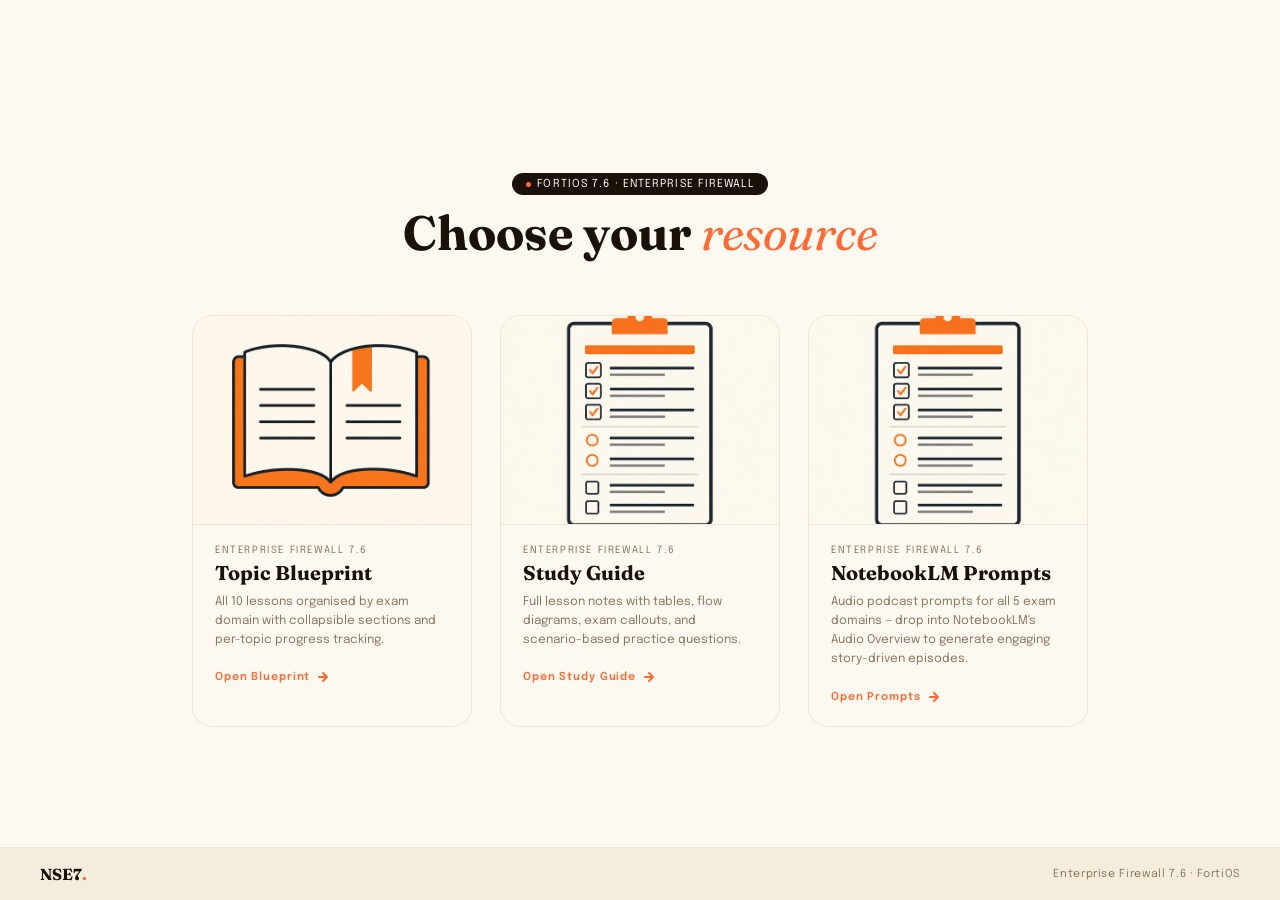
==== index.html @ a0020c6c "add a" ====
<!DOCTYPE html>
<html lang="en">
<head>
<meta charset="UTF-8">
<meta name="viewport" content="width=device-width, initial-scale=1.0">
<title>Enterprise Firewall 7.6</title>
<link href="https://fonts.googleapis.com/css2?family=Fraunces:ital,wght@0,600;0,700;1,400&family=Epilogue:wght@300;400;500;600&display=swap" rel="stylesheet">
<link rel="stylesheet" href="assets/template.css">
<style>
  body {
    min-height: 100vh;
    display: flex;
    flex-direction: column;
    align-items: center;
    justify-content: center;
    background: var(--cream);
    padding: 40px 20px;
  }

  .page-title {
    text-align: center;
    margin-bottom: 48px;
  }
  .page-title .day-badge { display: inline-flex; margin-bottom: 14px; }
  .page-title h1 { font-size: 48px; }

  .card-row {
    display: flex;
    gap: 28px;
    flex-wrap: wrap;
    justify-content: center;
  }

  .nav-card {
    width: 280px;
    background: var(--cream);
    border: 1px solid var(--border);
    border-radius: 20px;
    overflow: hidden;
    text-decoration: none;
    display: flex;
    flex-direction: column;
    position: relative;
    transition: transform 0.5s cubic-bezier(0.34, 1.56, 0.64, 1),
                box-shadow 0.4s ease,
                border-color 0.3s ease;
  }

  /* shine sweep */
  .nav-card::before {
    content: '';
    position: absolute;
    top: 0; left: -80%;
    width: 50%; height: 100%;
    background: linear-gradient(to right, transparent, rgba(255,255,255,0.22) 50%, transparent);
    transform: skewX(-15deg);
    pointer-events: none;
    z-index: 2;
  }
  .nav-card:hover::before { animation: card-shine 0.55s ease forwards; }
  @keyframes card-shine { to { left: 160%; } }

  .nav-card:hover {
    transform: translateY(-20px) scale(1.04);
    box-shadow: 0 28px 56px rgba(255,107,53,0.22), 0 0 0 2px var(--orange-border);
    border-color: var(--orange-border);
  }

  /* card image zoom on hover */
  .nav-card .card-img { transition: background 0.3s ease; overflow: hidden; }
  .nav-card:hover .card-img { background: #ffd4b8; }
  .nav-card .card-img img { transition: transform 0.5s cubic-bezier(0.34, 1.56, 0.64, 1); }
  .nav-card:hover .card-img img { transform: scale(1.08); }

  /* arrow nudge */
  .nav-card:hover .card-arrow svg {
    animation: arrow-nudge 0.35s cubic-bezier(0.34, 1.56, 0.64, 1) 0.1s both;
  }
  @keyframes arrow-nudge { to { transform: translateX(5px); } }

  /* image placeholder */
  .card-img {
    width: 100%;
    aspect-ratio: 4 / 3;
    background: var(--cream-dark);
    border-bottom: 1px solid var(--border);
    display: flex;
    flex-direction: column;
    align-items: center;
    justify-content: center;
    gap: 10px;
    position: relative;
    overflow: hidden;
  }
  .card-img img {
    width: 100%;
    height: 100%;
    object-fit: cover;
    display: block;
  }
  .card-img input[type="file"] { display: none; }

  /* card body */
  .card-body {
    padding: 20px 22px 22px;
    flex: 1;
    display: flex;
    flex-direction: column;
    gap: 6px;
  }
  .card-label {
    font-size: 10px;
    letter-spacing: 0.16em;
    color: var(--ink-muted);
  }
  .card-name {
    font-family: 'Fraunces', serif;
    font-size: 20px;
    font-weight: 700;
    color: var(--ink);
    line-height: 1.2;
  }
  .card-desc {
    font-size: 12px;
    color: var(--ink-muted);
    line-height: 1.6;
    margin-top: 2px;
  }
  .card-arrow {
    margin-top: 14px;
    display: inline-flex;
    align-items: center;
    gap: 6px;
    font-size: 11px;
    font-weight: 600;
    letter-spacing: 0.08em;
    color: var(--orange);
  }
</style>
</head>
<body>

<div class="page-title">
  <div class="day-badge">
    <span class="day-badge-dot"></span>
    FORTIOS 7.6 · ENTERPRISE FIREWALL
  </div>
  <h1>Choose your <em>resource</em></h1>
</div>

<div class="card-row">

  <!-- Blueprint -->
  <a class="nav-card" href="pages/enterprise-firewall-blueprint.html">
    <div class="card-img">
      <img src="assets/icon-blue-print.png" alt="Blueprint icon">
    </div>
    <div class="card-body">
      <div class="card-label">ENTERPRISE FIREWALL 7.6</div>
      <div class="card-name">Topic Blueprint</div>
      <div class="card-desc">All 10 lessons organised by exam domain with collapsible sections and per-topic progress tracking.</div>
      <div class="card-arrow">
        Open Blueprint
        <svg width="14" height="14" viewBox="0 0 14 14" fill="none" stroke="currentColor" stroke-width="2" stroke-linecap="round" stroke-linejoin="round"><path d="M3 7h8M7 3l4 4-4 4"/></svg>
      </div>
    </div>
  </a>

  <!-- Study Guide -->
  <a class="nav-card" href="pages/enterprise-firewall-study-guide.html">
    <div class="card-img">
      <img src="assets/icon-study-guide.png" alt="Study Guide icon">
    </div>
    <div class="card-body">
      <div class="card-label">ENTERPRISE FIREWALL 7.6</div>
      <div class="card-name">Study Guide</div>
      <div class="card-desc">Full lesson notes with tables, flow diagrams, exam callouts, and scenario-based practice questions.</div>
      <div class="card-arrow">
        Open Study Guide
        <svg width="14" height="14" viewBox="0 0 14 14" fill="none" stroke="currentColor" stroke-width="2" stroke-linecap="round" stroke-linejoin="round"><path d="M3 7h8M7 3l4 4-4 4"/></svg>
      </div>
    </div>
  </a>

  <!-- NotebookLM Prompts -->
  <a class="nav-card" href="pages/enterprise-firewall-notebooklm-hub.html">
    <div class="card-img">
      <img src="assets/icon-study-guide.png" alt="NotebookLM icon">
    </div>
    <div class="card-body">
      <div class="card-label">ENTERPRISE FIREWALL 7.6</div>
      <div class="card-name">NotebookLM Prompts</div>
      <div class="card-desc">Audio podcast prompts for all 5 exam domains — drop into NotebookLM's Audio Overview to generate engaging story-driven episodes.</div>
      <div class="card-arrow">
        Open Prompts
        <svg width="14" height="14" viewBox="0 0 14 14" fill="none" stroke="currentColor" stroke-width="2" stroke-linecap="round" stroke-linejoin="round"><path d="M3 7h8M7 3l4 4-4 4"/></svg>
      </div>
    </div>
  </a>

</div>

<footer style="position:fixed;bottom:0;left:0;right:0;padding:16px 40px;border-top:1px solid var(--border);background:var(--cream-dark);display:flex;justify-content:space-between;align-items:center;">
  <div class="footer-left">NSE7<span style="color:var(--orange)">.</span></div>
  <div class="footer-right" style="font-size:11px;color:var(--ink-muted);letter-spacing:0.06em;">Enterprise Firewall 7.6 · FortiOS</div>
</footer>

<script>
</script>

</body>
</html>
---- assets/template.css ----
/* ============================================================
   ZDTE Study Guide — Shared Stylesheet
   Fonts: Fraunces (headings) + Epilogue (body)
   <link href="https://fonts.googleapis.com/css2?family=Fraunces:ital,wght@0,600;0,700;1,400&family=Epilogue:wght@300;400;500;600&display=swap" rel="stylesheet">
   ============================================================ */

/* ── TOKENS ── */
:root {
  --cream: #fef9f0;
  --cream-dark: #f5eddb;
  --ink: #1a1209;
  --ink-soft: #5a4a35;
  --ink-muted: #8a7660;
  --orange: #ff6b35;
  --orange-light: #fff3ec;
  --orange-border: #ffd5c0;
  --amber-light: #fffbe6;
  --green: #3a7d44;
  --green-light: #edf7ee;
  --green-border: #b2dfb4;
  --purple: #5c35cc;
  --purple-light: #ece8ff;
  --purple-border: #c8bbff;
  --blue-light: #e8f0fb;
  --blue-border: #b3ccf0;
  --blue: #1a6bcc;
  --red-light: #fce8e8;
  --red-border: #f7c1c1;
  --red: #a32d2d;
  --border: #ede5d8;
}

* { margin: 0; padding: 0; box-sizing: border-box; }

body { font-family: 'Epilogue', sans-serif; background: var(--cream); color: var(--ink); min-height: 100vh; }

/* ── HEADER ── */
header {
  padding: 40px 60px 28px;
  border-bottom: 1px solid var(--border);
  display: flex;
  align-items: flex-start;
  justify-content: space-between;
  gap: 32px;
  background: var(--cream);
}

.header-left { flex: 1; }

.breadcrumb {
  display: flex; align-items: center; gap: 8px;
  font-size: 11px; color: var(--ink-muted); letter-spacing: 0.08em; margin-bottom: 12px;
}
.breadcrumb a { color: var(--orange); text-decoration: none; cursor: pointer; }
.breadcrumb-sep { color: var(--border); }

.day-badge {
  display: inline-flex; align-items: center; gap: 6px;
  background: var(--ink); color: var(--cream);
  padding: 5px 14px; border-radius: 20px;
  font-size: 11px; letter-spacing: 0.1em; margin-bottom: 14px;
}
.day-badge-dot { width: 5px; height: 5px; background: var(--orange); border-radius: 50%; }

h1 { font-family: 'Fraunces', serif; font-size: 44px; font-weight: 700; line-height: 1.0; color: var(--ink); margin-bottom: 10px; }
h1 em { font-style: italic; font-weight: 400; color: var(--orange); }

.header-meta-row { display: flex; flex-wrap: wrap; gap: 10px; align-items: center; margin-top: 14px; }

/* ── TAGS ── */
.tag { padding: 4px 12px; border-radius: 20px; font-size: 11px; font-weight: 500; border: 1px solid; display: inline-block; }
.tag-zia    { background: var(--blue-light);   color: var(--blue);   border-color: var(--blue-border); }
.tag-zpa    { background: var(--green-light);  color: var(--green);  border-color: var(--green-border); }
.tag-arch   { background: var(--amber-light);  color: #a07c00;       border-color: #ffe680; }
.tag-weight { background: var(--orange-light); color: #cc4a18;       border-color: var(--orange-border); }

/* ── PROGRESS CARD ── */
.header-right { display: flex; flex-direction: column; gap: 10px; align-items: flex-end; flex-shrink: 0; }

.progress-card { background: var(--ink); color: var(--cream); padding: 14px 20px; border-radius: 14px; text-align: center; min-width: 110px; }
.progress-card .big { font-family: 'Fraunces', serif; font-size: 32px; font-weight: 700; color: var(--orange); line-height: 1; }
.progress-card .lbl { font-size: 10px; color: #7a6a55; letter-spacing: 0.1em; margin-top: 4px; }

/* ── SECTION NAV ── */
.section-nav {
  display: flex; gap: 0; padding: 0 60px;
  border-bottom: 1px solid var(--border);
  background: var(--cream-dark); overflow-x: auto;
  position: sticky; top: 0; z-index: 100;
}

.nav-tab {
  padding: 14px 20px; font-size: 12px; font-weight: 500;
  color: var(--ink-muted); letter-spacing: 0.06em; cursor: pointer;
  border-bottom: 2px solid transparent; white-space: nowrap;
  transition: color 0.15s, border-color 0.15s;
  background: none; border-top: none; border-left: none; border-right: none;
  font-family: 'Epilogue', sans-serif;
}
.nav-tab:hover { color: var(--ink); }
.nav-tab.active { color: var(--orange); border-bottom-color: var(--orange); }

/* ── MAIN LAYOUT ── */
main { display: grid; grid-template-columns: 1fr 320px; gap: 0; min-height: calc(100vh - 200px); }

.main-content { padding: 36px 48px 60px 60px; border-right: 1px solid var(--border); }
.sidebar { padding: 36px 28px 60px; background: var(--cream-dark); }

/* ── CONTENT BLOCKS ── */
.section-block { margin-bottom: 40px; }

.section-label {
  font-size: 10px; letter-spacing: 0.2em; color: var(--ink-muted);
  margin-bottom: 10px; display: flex; align-items: center; gap: 8px;
}
.section-label::after { content: ''; flex: 1; height: 1px; background: var(--border); }

h2 { font-family: 'Fraunces', serif; font-size: 24px; font-weight: 600; color: var(--ink); margin-bottom: 14px; line-height: 1.2; }
h3 { font-family: 'Fraunces', serif; font-size: 18px; font-weight: 600; color: var(--ink); margin-bottom: 10px; margin-top: 24px; }

p { font-size: 14px; color: var(--ink-soft); line-height: 1.8; margin-bottom: 12px; }

ul.content-list { list-style: none; display: flex; flex-direction: column; gap: 8px; margin-bottom: 16px; }
ul.content-list li { font-size: 14px; color: var(--ink-soft); padding-left: 16px; position: relative; line-height: 1.6; }
ul.content-list li::before { content: '·'; position: absolute; left: 2px; color: var(--orange); font-weight: 700; font-size: 18px; line-height: 1.2; }

/* ── KEY CONCEPT ── */
.key-concept { background: var(--orange-light); border: 1px solid var(--orange-border); border-radius: 10px; padding: 14px 18px; margin-bottom: 16px; font-size: 13px; color: #7a3010; line-height: 1.7; }
.key-concept strong { color: var(--orange); font-weight: 600; }

/* ── DEFINITIONS ── */
.definition { background: var(--cream); border: 1px solid var(--border); border-left: 3px solid var(--orange); border-radius: 0 10px 10px 0; padding: 14px 18px; margin-bottom: 16px; }
.definition-term { font-size: 13px; font-weight: 600; color: var(--ink); margin-bottom: 4px; }
.definition-body { font-size: 13px; color: var(--ink-soft); line-height: 1.7; }

/* ── CALLOUTS ── */
.callout { border-radius: 14px; padding: 18px 20px; margin-bottom: 16px; border: 1px solid; }
.callout-header { display: flex; align-items: center; gap: 8px; font-size: 11px; font-weight: 600; letter-spacing: 0.1em; margin-bottom: 8px; }
.callout-icon { width: 22px; height: 22px; border-radius: 50%; display: flex; align-items: center; justify-content: center; font-size: 11px; flex-shrink: 0; }
.callout-body { font-size: 13px; line-height: 1.7; }

/* Note (amber) */
.callout-note { background: var(--amber-light); border-color: #ffe680; }
.callout-note .callout-header { color: #a07c00; }
.callout-note .callout-icon  { background: #ffe680; color: #a07c00; }
.callout-note .callout-body  { color: #7a5c00; }

/* Analogy (green) */
.callout-analogy { background: var(--green-light); border-color: var(--green-border); }
.callout-analogy .callout-header { color: var(--green); }
.callout-analogy .callout-icon  { background: var(--green-border); color: var(--green); }
.callout-analogy .callout-body  { color: #2a5c32; }

/* Tip (blue) */
.callout-tip { background: var(--blue-light); border-color: var(--blue-border); }
.callout-tip .callout-header { color: var(--blue); }
.callout-tip .callout-icon  { background: var(--blue-border); color: var(--blue); }
.callout-tip .callout-body  { color: #153d7a; }

/* Warning (red) */
.callout-warn { background: var(--red-light); border-color: var(--red-border); }
.callout-warn .callout-header { color: var(--red); }
.callout-warn .callout-icon  { background: var(--red-border); color: var(--red); }
.callout-warn .callout-body  { color: #7a1f1f; }

/* ── COMPARE TABLE ── */
.compare-table { width: 100%; border-collapse: collapse; font-size: 13px; margin-bottom: 20px; }
.compare-table th { background: var(--ink); color: var(--cream); padding: 10px 14px; text-align: left; font-weight: 500; font-size: 11px; letter-spacing: 0.08em; }
.compare-table th:first-child { border-radius: 10px 0 0 0; }
.compare-table th:last-child  { border-radius: 0 10px 0 0; }
.compare-table td { padding: 10px 14px; border-bottom: 1px solid var(--border); color: var(--ink-soft); vertical-align: top; line-height: 1.6; }
.compare-table tr:nth-child(even) td { background: var(--cream-dark); }
.compare-table tr:last-child td:first-child { border-radius: 0 0 0 10px; }
.compare-table tr:last-child td:last-child  { border-radius: 0 0 10px 0; }

/* ── SIDEBAR ── */
.sidebar-section { margin-bottom: 28px; }
.sidebar-label { font-size: 10px; letter-spacing: 0.18em; color: var(--ink-muted); margin-bottom: 10px; padding-bottom: 6px; border-bottom: 1px solid var(--border); }

.subtopic-list { list-style: none; display: flex; flex-direction: column; gap: 4px; }
.subtopic-list li { display: flex; align-items: flex-start; gap: 8px; font-size: 12px; color: var(--ink-soft); padding: 6px 0; border-bottom: 1px solid var(--border); line-height: 1.5; cursor: pointer; }
.subtopic-list li:last-child { border-bottom: none; }
.subtopic-check { width: 14px; height: 14px; border: 1px solid var(--border); border-radius: 3px; flex-shrink: 0; margin-top: 1px; transition: background 0.15s, border-color 0.15s; }
.subtopic-list li.done .subtopic-check { background: var(--green); border-color: var(--green); }
.subtopic-list li.done span { text-decoration: line-through; color: var(--ink-muted); }

.quick-ref { background: var(--ink); border-radius: 12px; padding: 14px 16px; margin-bottom: 10px; }
.quick-ref-term { font-size: 11px; font-weight: 600; color: var(--orange); letter-spacing: 0.06em; margin-bottom: 4px; }
.quick-ref-def  { font-size: 12px; color: #9a8070; line-height: 1.6; }

.sidebar-note { background: var(--amber-light); border: 1px solid #ffe680; border-radius: 10px; padding: 12px 14px; font-size: 12px; color: #7a5c00; line-height: 1.6; margin-bottom: 10px; font-style: italic; }

/* ── SCORE GRID (mock exams) ── */
.score-grid { display: grid; grid-template-columns: 1fr 1fr; gap: 12px; margin: 20px 0 28px; }
.score-card { border-radius: 14px; padding: 16px 18px; border: 1px solid; }
.score-card.strong  { background: var(--green-light);  border-color: var(--green-border); }
.score-card.gap     { background: var(--red-light);    border-color: var(--red-border); }
.score-card.partial { background: var(--amber-light);  border-color: #ffe680; }
.score-card-label  { font-size: 10px; font-weight: 600; letter-spacing: 0.12em; margin-bottom: 5px; }
.score-card.strong  .score-card-label { color: var(--green); }
.score-card.gap     .score-card-label { color: var(--red); }
.score-card.partial .score-card-label { color: #a07c00; }
.score-card-domain { font-family: 'Fraunces', serif; font-size: 15px; font-weight: 600; color: var(--ink); margin-bottom: 6px; }
.score-card-note   { font-size: 12px; line-height: 1.55; }
.score-card.strong  .score-card-note { color: #2a5c32; }
.score-card.gap     .score-card-note { color: #7a1f1f; }
.score-card.partial .score-card-note { color: #7a5c00; }

.overall-score { background: var(--ink); border-radius: 16px; padding: 22px 28px; margin-bottom: 24px; display: flex; align-items: center; gap: 24px; }
.overall-score-num { font-family: 'Fraunces', serif; font-size: 52px; font-weight: 700; color: var(--orange); line-height: 1; flex-shrink: 0; }
.overall-score-detail { flex: 1; }
.overall-score-label { font-size: 11px; letter-spacing: 0.14em; color: #7a6a55; margin-bottom: 6px; }
.overall-score-verdict { font-size: 15px; color: var(--cream); line-height: 1.55; }
.score-bar-wrap  { margin-top: 12px; background: #2e2318; border-radius: 8px; height: 8px; overflow: hidden; }
.score-bar-fill  { height: 100%; border-radius: 8px; background: var(--orange); }

.strong-badge  { display: inline-block; background: var(--green-light);  color: var(--green); border: 1px solid var(--green-border); font-size: 11px; font-weight: 500; padding: 2px 10px; border-radius: 12px; margin-left: 8px; vertical-align: middle; }
.gap-badge     { display: inline-block; background: var(--red-light);    color: var(--red);   border: 1px solid var(--red-border);   font-size: 11px; font-weight: 500; padding: 2px 10px; border-radius: 12px; margin-left: 8px; vertical-align: middle; }
.partial-badge { display: inline-block; background: var(--amber-light);  color: #a07c00;      border: 1px solid #ffe680;             font-size: 11px; font-weight: 500; padding: 2px 10px; border-radius: 12px; margin-left: 8px; vertical-align: middle; }

@media (max-width: 900px) {
  .score-grid { grid-template-columns: 1fr; }
  .overall-score { flex-direction: column; align-items: flex-start; gap: 12px; }
}

/* ── PIPELINE BOX (monospace diagram blocks) ── */
.pipeline-box {
  background: var(--ink);
  color: #d9cfbf;
  border-radius: 10px;
  padding: 16px 20px;
  font-family: 'JetBrains Mono', 'Courier New', monospace;
  font-size: 12px;
  line-height: 1.8;
  margin: 14px 0 20px;
  white-space: pre;
  overflow-x: auto;
}
.pipeline-box .hl  { color: var(--orange); font-weight: 600; }
.pipeline-box .dim { color: #7a6a55; }

/* ── INLINE CODE ── */
code { background: var(--cream-dark); padding: 1px 6px; border-radius: 4px; font-family: 'JetBrains Mono', monospace; font-size: 12px; color: var(--ink); }

/* ── FLOW STEPS (Browser Access, numbered sequence) ── */
.flow-steps { display: flex; flex-direction: column; gap: 0; margin: 16px 0 24px; }
.flow-step { display: flex; align-items: flex-start; gap: 14px; position: relative; }
.flow-step:not(:last-child)::after { content: ''; position: absolute; left: 17px; top: 38px; width: 2px; height: calc(100% - 6px); background: var(--border); }
.flow-num { width: 36px; height: 36px; border-radius: 50%; background: var(--ink); color: var(--orange); display: flex; align-items: center; justify-content: center; font-size: 12px; font-weight: 700; flex-shrink: 0; position: relative; z-index: 1; }
.flow-text { padding: 6px 0 22px; font-size: 13px; color: var(--ink-soft); line-height: 1.6; }
.flow-text strong { color: var(--ink); }

/* ── PIPELINE STEPS ── */
.pipeline { display: flex; flex-direction: column; gap: 0; margin: 16px 0 24px; }
.pipeline-step { display: flex; align-items: flex-start; gap: 14px; position: relative; }
.pipeline-step:not(:last-child)::after { content: ''; position: absolute; left: 17px; top: 38px; width: 2px; height: calc(100% - 6px); background: var(--border); }
.pipeline-num { width: 36px; height: 36px; border-radius: 50%; background: var(--ink); color: var(--orange); display: flex; align-items: center; justify-content: center; font-size: 12px; font-weight: 700; flex-shrink: 0; position: relative; z-index: 1; }
.pipeline-body { padding: 6px 0 22px; }
.pipeline-body strong { display: block; font-size: 13px; font-weight: 600; color: var(--ink); margin-bottom: 3px; }
.pipeline-body span { font-size: 13px; color: var(--ink-soft); line-height: 1.6; }

/* ── PALACE ROOMS (DLP memory palace nibble) ── */
.palace-grid { display: flex; flex-direction: column; gap: 14px; margin-bottom: 24px; }
.palace-room { border-radius: 14px; border: 1px solid var(--border); padding: 18px 20px; display: grid; grid-template-columns: 56px 1fr; gap: 16px; align-items: start; background: #fff; }
.room-icon { width: 56px; height: 56px; border-radius: 12px; display: flex; align-items: center; justify-content: center; font-size: 26px; flex-shrink: 0; }
.room-icon.door   { background: var(--orange-light); }
.room-icon.office { background: var(--blue-light); }
.room-icon.vault  { background: var(--purple-light); }
.room-icon.desk   { background: var(--green-light); }
.room-title    { font-family: 'Fraunces', serif; font-size: 16px; font-weight: 600; color: var(--ink); margin-bottom: 4px; }
.room-subtitle { font-size: 11px; letter-spacing: 0.08em; color: var(--ink-muted); margin-bottom: 8px; }
.room-desc     { font-size: 13px; color: var(--ink-soft); line-height: 1.6; }
.room-tags     { display: flex; gap: 6px; flex-wrap: wrap; margin-top: 8px; }
.room-tag      { font-size: 10px; font-weight: 600; letter-spacing: 0.06em; padding: 3px 10px; border-radius: 20px; border: 1px solid; }
.rt-motion  { background: var(--orange-light);  color: #cc4a18;       border-color: var(--orange-border); }
.rt-rest    { background: var(--blue-light);    color: var(--blue);   border-color: var(--blue-border); }
.rt-device  { background: var(--green-light);   color: var(--green);  border-color: var(--green-border); }
.rt-posture { background: var(--purple-light);  color: var(--purple); border-color: var(--purple-border); }
.rt-realtime{ background: var(--red-light);     color: var(--red);    border-color: var(--red-border); }
.rt-after   { background: var(--amber-light);   color: #a07c00;       border-color: #ffe680; }

/* ── SCENARIO BOXES (dark, DLP palace) ── */
.scenario { background: var(--ink); color: var(--cream); border-radius: 14px; padding: 20px 22px; margin-bottom: 16px; }
.scenario-label { font-size: 10px; letter-spacing: 0.15em; color: var(--orange); margin-bottom: 10px; font-weight: 600; }
.scenario-q { font-size: 13px; color: #d4c8b8; line-height: 1.7; margin-bottom: 12px; }
.scenario-a { font-size: 13px; color: var(--cream); line-height: 1.7; border-top: 1px solid #3a3020; padding-top: 10px; }
.scenario-a strong { color: var(--orange); }

/* ── PIPELINE STAGES (horizontal cards, mock exam inspection pipeline) ── */
.pipeline-stages { display: flex; gap: 8px; margin: 18px 0 22px; flex-wrap: wrap; }
.pipeline-stage { flex: 1; min-width: 130px; background: var(--cream); border: 1px solid var(--border); border-top: 3px solid var(--orange); border-radius: 8px; padding: 12px 14px; }
.pipeline-stage-num { font-family: 'Fraunces', serif; font-size: 11px; color: var(--orange); letter-spacing: 0.1em; margin-bottom: 4px; }
.pipeline-stage-name { font-size: 13px; font-weight: 600; color: var(--ink); margin-bottom: 4px; }
.pipeline-stage-desc { font-size: 11px; color: var(--ink-muted); line-height: 1.5; }

/* ── SCORE SUMMARY (dark banner, mock exam result) ── */
.score-summary { background: var(--ink); color: var(--cream); border-radius: 14px; padding: 22px 26px; margin-bottom: 20px; display: flex; gap: 24px; align-items: center; flex-wrap: wrap; }
.score-summary-num { font-family: 'Fraunces', serif; font-size: 56px; font-weight: 700; color: var(--orange); line-height: 1; flex-shrink: 0; }
.score-summary-text { flex: 1; }
.score-summary-text strong { color: var(--cream); font-size: 15px; display: block; margin-bottom: 4px; }
.score-summary-text span { color: #b8a18a; font-size: 12px; line-height: 1.6; }
.score-breakdown { display: grid; grid-template-columns: 1fr 1fr; gap: 12px; margin-bottom: 20px; }
.score-domain { background: var(--cream-dark); border: 1px solid var(--border); border-radius: 10px; padding: 14px 16px; }
.score-domain-name { font-size: 11px; letter-spacing: 0.08em; color: var(--ink-muted); margin-bottom: 6px; }
.score-domain-num { font-family: 'Fraunces', serif; font-size: 28px; font-weight: 700; color: var(--green); }
.score-domain-detail { font-size: 11px; color: var(--ink-muted); margin-top: 2px; }
@media (max-width: 900px) { .score-breakdown { grid-template-columns: 1fr; } }

/* ── IMAGE SLOTS (memory palace upload + prompt) ── */
.img-slot { margin-top: 12px; border: 2px dashed var(--border); border-radius: 12px; overflow: hidden; background: var(--cream-dark); position: relative; }
.img-slot img { width: 100%; display: block; border-radius: 10px; }
.img-slot-empty { display: flex; flex-direction: column; align-items: center; justify-content: center; gap: 8px; padding: 20px 16px; cursor: pointer; min-height: 100px; }
.img-slot-empty:hover { background: var(--orange-light); }
.img-slot-label { font-size: 11px; font-weight: 600; letter-spacing: 0.1em; color: var(--ink-muted); }
.img-slot-hint { font-size: 10px; color: var(--ink-muted); }
.img-slot input[type="file"] { display: none; }
.img-slot-full .img-slot-empty { min-height: 160px; }
.img-prompt-block { margin-top: 10px; background: var(--ink); border-radius: 10px; overflow: hidden; }
.img-prompt-header { display: flex; align-items: center; justify-content: space-between; padding: 8px 12px; border-bottom: 1px solid #2a2010; }
.img-prompt-label { font-size: 10px; letter-spacing: 0.12em; color: var(--orange); font-weight: 600; }
.img-prompt-text { padding: 10px 12px; font-size: 11px; color: #c8b898; line-height: 1.6; font-style: italic; }
.copy-btn { font-size: 10px; font-family: 'Epilogue', sans-serif; font-weight: 600; letter-spacing: 0.08em; color: var(--cream); background: #2a2010; border: 1px solid #3a3020; border-radius: 6px; padding: 4px 10px; cursor: pointer; transition: background 0.15s; }
.copy-btn:hover { background: var(--orange); border-color: var(--orange); }
.copy-btn.copied { background: var(--green); border-color: var(--green); }

/* ── PLACEHOLDER (pending exam pages) ── */
main.main-full { display: block; padding: 60px; max-width: 860px; margin: 0 auto; }
.placeholder { text-align: center; padding: 60px 40px; max-width: 620px; margin: 0 auto; }
.placeholder-icon { font-size: 48px; margin-bottom: 16px; }
.placeholder-title { font-family: 'Fraunces', serif; font-size: 28px; font-weight: 700; color: var(--ink); margin-bottom: 8px; }
.placeholder-date { font-size: 13px; color: var(--orange); font-weight: 500; margin-bottom: 14px; letter-spacing: 0.04em; }
.placeholder-desc { font-size: 14px; color: var(--ink-muted); line-height: 1.7; margin-bottom: 28px; }
.domains-label { font-size: 10px; letter-spacing: 0.18em; color: var(--ink-muted); margin-bottom: 12px; text-transform: uppercase; }
.domains-grid { display: grid; grid-template-columns: repeat(2, 1fr); gap: 8px; margin-bottom: 24px; }
.domain-chip { background: var(--cream-dark); border: 1px solid var(--border); border-radius: 8px; padding: 8px 12px; font-size: 12px; color: var(--ink-soft); text-align: center; }
.emphasis-note { background: var(--orange-light); border: 1px solid var(--orange-border); border-radius: 10px; padding: 14px 18px; font-size: 13px; color: #7a3010; line-height: 1.7; margin-bottom: 24px; text-align: left; }
.back-btn { display: inline-flex; align-items: center; gap: 6px; background: var(--ink); color: var(--cream); padding: 10px 20px; border-radius: 20px; font-size: 12px; font-weight: 500; text-decoration: none; transition: background 0.15s; letter-spacing: 0.04em; }
.back-btn:hover { background: #2a1f10; }

/* ── FOOTER ── */
footer { padding: 20px 60px; border-top: 1px solid var(--border); display: flex; justify-content: space-between; align-items: center; background: var(--cream-dark); }
.footer-left { font-family: 'Fraunces', serif; font-size: 16px; font-weight: 700; }
.footer-left span { color: var(--orange); }
.footer-right { font-size: 11px; color: var(--ink-muted); letter-spacing: 0.06em; }

/* ── RESPONSIVE ── */
@media (max-width: 900px) {
  header { padding: 24px 20px 20px; flex-direction: column; }
  .header-right { align-items: flex-start; flex-direction: row; }
  main { grid-template-columns: 1fr; }
  .main-content { padding: 24px 20px 40px; border-right: none; }
  .sidebar { padding: 24px 20px 40px; border-top: 1px solid var(--border); }
  .section-nav { padding: 0 20px; }
  footer { padding: 20px; flex-direction: column; gap: 8px; text-align: center; }
}
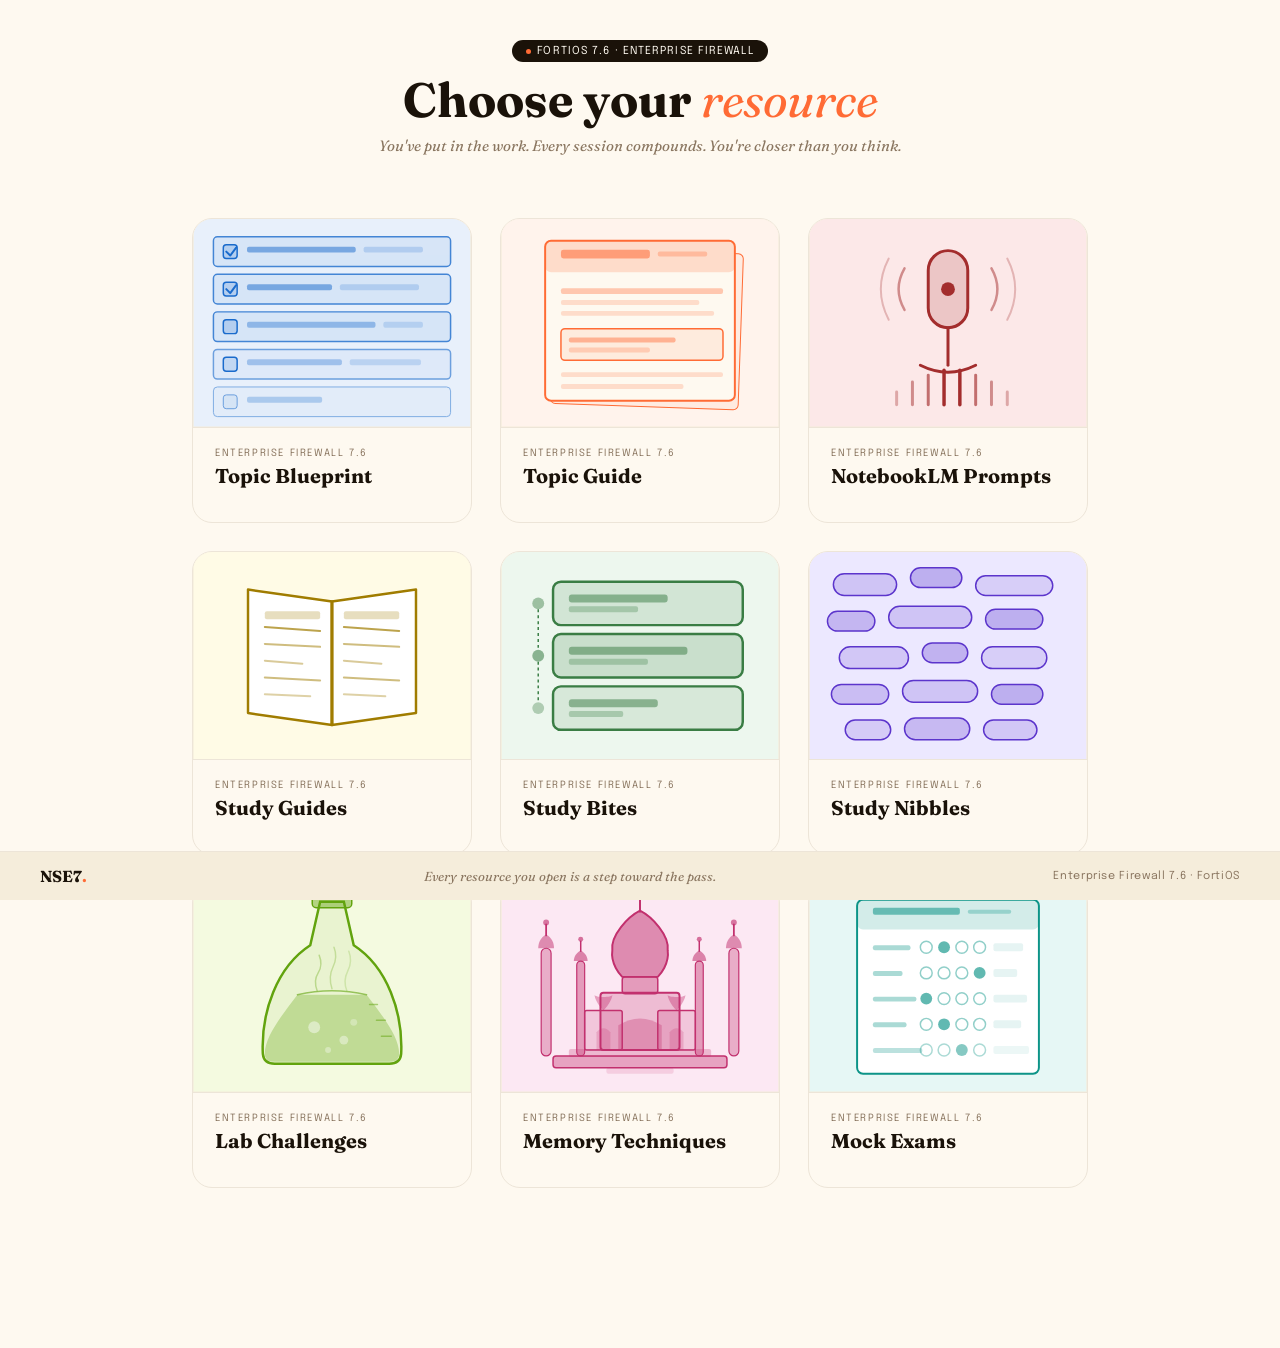
==== commit a3ecde89: "Add files via upload" ====
--- a/index.html
+++ b/index.html
@@ -1,6 +1,6 @@
 <!DOCTYPE html>
 <html lang="en">
-<head>
+<head><script>if(sessionStorage.getItem('pt')){document.documentElement.classList.add('pt-init')}</script>
 <meta charset="UTF-8">
 <meta name="viewport" content="width=device-width, initial-scale=1.0">
 <title>Enterprise Firewall 7.6</title>
@@ -14,7 +14,7 @@
     align-items: center;
     justify-content: center;
     background: var(--cream);
-    padding: 40px 20px;
+    padding: 40px 20px 160px;
   }
 
   .page-title {
@@ -23,13 +23,22 @@
   }
   .page-title .day-badge { display: inline-flex; margin-bottom: 14px; }
   .page-title h1 { font-size: 48px; }
+  .page-tagline {
+    font-family: 'Fraunces', serif;
+    font-size: 15px;
+    font-style: italic;
+    color: var(--ink-muted);
+    margin-top: 10px;
+    line-height: 1.6;
+  }
 
   .card-row {
-    display: flex;
+    display: grid;
+    grid-template-columns: repeat(3, 280px);
     gap: 28px;
-    flex-wrap: wrap;
-    justify-content: center;
-  }
+  }
+  .nav-card:hover { z-index: 2; }
+  .card-img svg { width: 100%; height: 100%; display: block; }
 
   .nav-card {
     width: 280px;
@@ -78,6 +87,173 @@
   }
   @keyframes arrow-nudge { to { transform: translateX(5px); } }
 
+  /* ── PER-CARD HOVER VARIANTS ── */
+  .nav-card.c-blueprint:hover {
+    transform: translateY(-22px) scale(1.05) rotate(-1.5deg);
+    box-shadow: 0 32px 64px rgba(26,107,204,0.3), 0 0 0 2px var(--blue-border);
+    border-color: var(--blue-border);
+  }
+  .nav-card.c-guide:hover {
+    transform: translateY(-22px) scale(1.05) rotate(1.5deg);
+    box-shadow: 0 32px 64px rgba(255,107,53,0.32), 0 0 0 2px var(--orange-border);
+    border-color: var(--orange-border);
+  }
+  .nav-card.c-notebook:hover {
+    transform: translateY(-22px) scale(1.05) rotate(-1deg);
+    box-shadow: 0 32px 64px rgba(163,45,45,0.3), 0 0 0 2px var(--red-border);
+    border-color: var(--red-border);
+  }
+  .nav-card.c-guides:hover {
+    transform: translateY(-22px) scale(1.05) rotate(2deg);
+    box-shadow: 0 32px 64px rgba(160,124,0,0.28), 0 0 0 2px #ffe680;
+    border-color: #ffe680;
+  }
+  .nav-card.c-bites:hover {
+    transform: translateY(-22px) scale(1.05) rotate(-1.5deg);
+    box-shadow: 0 32px 64px rgba(58,125,68,0.3), 0 0 0 2px var(--green-border);
+    border-color: var(--green-border);
+  }
+  .nav-card.c-nibbles:hover {
+    transform: translateY(-22px) scale(1.05) rotate(2deg);
+    box-shadow: 0 32px 64px rgba(92,53,204,0.3), 0 0 0 2px var(--purple-border);
+    border-color: var(--purple-border);
+  }
+  .nav-card.c-palace:hover {
+    transform: translateY(-22px) scale(1.05) rotate(-1deg);
+    box-shadow: 0 32px 64px rgba(194,48,110,0.3), 0 0 0 2px #f5b8d8;
+    border-color: #f5b8d8;
+  }
+  .nav-card.c-exam:hover {
+    transform: translateY(-22px) scale(1.05) rotate(1.5deg);
+    box-shadow: 0 32px 64px rgba(13,148,136,0.3), 0 0 0 2px #99d9d5;
+    border-color: #99d9d5;
+  }
+
+  .nav-card.c-lab:hover {
+    transform: translateY(-22px) scale(1.05) rotate(1.5deg);
+    box-shadow: 0 32px 64px rgba(98,163,14,0.3), 0 0 0 2px #c8e888;
+    border-color: #c8e888;
+  }
+
+  /* grid positions for row 3 */
+  .nav-card.c-lab    { grid-column: 1; }
+  .nav-card.c-palace { grid-column: 2; }
+  .nav-card.c-exam   { grid-column: 3; }
+
+  /* image tints */
+  .nav-card.c-blueprint:hover .card-img { background: #b8d5f5 !important; }
+  .nav-card.c-guide:hover     .card-img { background: #ffd4b8 !important; }
+  .nav-card.c-notebook:hover  .card-img { background: #f7c1c1 !important; }
+  .nav-card.c-guides:hover    .card-img { background: #fff0a0 !important; }
+  .nav-card.c-bites:hover     .card-img { background: #c6e6ca !important; }
+  .nav-card.c-nibbles:hover   .card-img { background: #d4ccf5 !important; }
+  .nav-card.c-palace:hover    .card-img { background: #f9c8e3 !important; }
+  .nav-card.c-lab:hover       .card-img { background: #d8f0a8 !important; }
+  .nav-card.c-exam:hover      .card-img { background: #b3e8e5 !important; }
+
+  /* ── SVG ICON ANIMATIONS ── */
+  /* Blueprint rows lift */
+  .nav-card.c-blueprint:hover .idx-rows {
+    animation: rows-lift 0.5s cubic-bezier(0.34, 1.56, 0.64, 1) forwards;
+  }
+  @keyframes rows-lift { to { transform: translateY(-5px); } }
+
+  /* Topic Guide doc rises */
+  .nav-card.c-guide:hover .idx-doc {
+    animation: doc-rise 0.5s cubic-bezier(0.34, 1.56, 0.64, 1) forwards;
+  }
+  @keyframes doc-rise { to { transform: translateY(-7px) scale(1.03); } }
+
+  /* NotebookLM mic rocks */
+  .idx-mic { transform-origin: 140px 148px; }
+  .nav-card.c-notebook:hover .idx-mic {
+    animation: idx-mic-rock 0.65s cubic-bezier(0.34, 1.56, 0.64, 1) forwards;
+  }
+  @keyframes idx-mic-rock {
+    0%   { transform: rotate(0deg)   scale(1); }
+    22%  { transform: rotate(-18deg) scale(1.1); }
+    48%  { transform: rotate(12deg)  scale(1.08); }
+    70%  { transform: rotate(-5deg)  scale(1.09); }
+    100% { transform: rotate(0deg)   scale(1.08); }
+  }
+
+  /* Study Guides pages spread */
+  .idx-page-l { transform-origin: 140px 175px; }
+  .idx-page-r { transform-origin: 140px 175px; }
+  .nav-card.c-guides:hover .idx-page-l {
+    animation: page-spread-l 0.5s cubic-bezier(0.34, 1.56, 0.64, 1) forwards;
+  }
+  .nav-card.c-guides:hover .idx-page-r {
+    animation: page-spread-r 0.5s cubic-bezier(0.34, 1.56, 0.64, 1) 0.04s forwards;
+  }
+  @keyframes page-spread-l { to { transform: rotate(-5deg) translateX(-5px); } }
+  @keyframes page-spread-r { to { transform: rotate(5deg)  translateX(5px);  } }
+
+  /* Study Bites blocks rise */
+  .nav-card.c-bites:hover .idx-blocks {
+    animation: blocks-rise 0.5s cubic-bezier(0.34, 1.56, 0.64, 1) forwards;
+  }
+  @keyframes blocks-rise { to { transform: translateY(-6px); } }
+
+  /* Study Nibbles pills drift */
+  .nav-card.c-nibbles:hover .idx-pills {
+    animation: pills-drift 0.5s cubic-bezier(0.34, 1.56, 0.64, 1) forwards;
+  }
+  @keyframes pills-drift { to { transform: scale(1.07) translateY(-4px); } }
+
+  /* Memory Palace rises */
+  .nav-card.c-palace:hover .idx-palace {
+    animation: palace-rise 0.5s cubic-bezier(0.34, 1.56, 0.64, 1) forwards;
+  }
+  @keyframes palace-rise { to { transform: translateY(-6px) scale(1.02); } }
+
+  /* Lab flask bubbles float */
+  .nav-card.c-lab:hover .idx-flask {
+    animation: flask-bubble 0.5s cubic-bezier(0.34, 1.56, 0.64, 1) forwards;
+  }
+  @keyframes flask-bubble { to { transform: translateY(-5px) scale(1.03); } }
+
+  /* Mock Exam sheet lifts */
+  .nav-card.c-exam:hover .idx-exam {
+    animation: exam-lift 0.5s cubic-bezier(0.34, 1.56, 0.64, 1) forwards;
+  }
+  @keyframes exam-lift { to { transform: translateY(-5px); } }
+
+  /* per-card arrow color overrides */
+  .nav-card.c-blueprint .card-arrow { color: var(--blue); }
+  .nav-card.c-guides    .card-arrow { color: #a07c00; }
+  .nav-card.c-notebook  .card-arrow { color: var(--red); }
+  .nav-card.c-bites     .card-arrow { color: var(--green); }
+  .nav-card.c-nibbles   .card-arrow { color: var(--purple); }
+  .nav-card.c-lab       .card-arrow { color: #62a30e; }
+  .nav-card.c-palace    .card-arrow { color: #c2306e; }
+  .nav-card.c-exam      .card-arrow { color: #0d9488; }
+
+  /* ── REMEMBER ── */
+  .info-row {
+    display: flex;
+    align-items: baseline;
+    gap: 10px;
+    margin-top: 18px;
+    flex-wrap: wrap;
+    justify-content: center;
+  }
+  .info-remember {
+    font-size: 11px;
+    font-weight: 600;
+    letter-spacing: 0.1em;
+    color: var(--orange);
+    text-transform: uppercase;
+    flex-shrink: 0;
+  }
+  .info-text {
+    font-family: 'Fraunces', serif;
+    font-size: 15px;
+    font-style: italic;
+    color: var(--ink-muted);
+    line-height: 1.5;
+  }
+
   /* image placeholder */
   .card-img {
     width: 100%;
@@ -124,10 +300,18 @@
     font-size: 12px;
     color: var(--ink-muted);
     line-height: 1.6;
+    max-height: 0;
+    overflow: hidden;
+    opacity: 0;
+    margin-top: 0;
+    transition: max-height 0.35s ease, opacity 0.25s ease, margin-top 0.3s ease;
+  }
+  .nav-card:hover .card-desc {
+    max-height: 100px;
+    opacity: 1;
     margin-top: 2px;
   }
   .card-arrow {
-    margin-top: 14px;
     display: inline-flex;
     align-items: center;
     gap: 6px;
@@ -135,6 +319,16 @@
     font-weight: 600;
     letter-spacing: 0.08em;
     color: var(--orange);
+    max-height: 0;
+    overflow: hidden;
+    opacity: 0;
+    margin-top: 0;
+    transition: max-height 0.3s ease, opacity 0.25s ease, margin-top 0.3s ease;
+  }
+  .nav-card:hover .card-arrow {
+    max-height: 40px;
+    opacity: 1;
+    margin-top: 8px;
   }
 </style>
 </head>
@@ -146,14 +340,40 @@
     FORTIOS 7.6 · ENTERPRISE FIREWALL
   </div>
   <h1>Choose your <em>resource</em></h1>
+  <p class="page-tagline">You've put in the work. Every session compounds. You're closer than you think.</p>
 </div>
 
 <div class="card-row">
 
   <!-- Blueprint -->
-  <a class="nav-card" href="pages/enterprise-firewall-blueprint.html">
-    <div class="card-img">
-      <img src="assets/icon-blue-print.png" alt="Blueprint icon">
+  <a class="nav-card c-blueprint" href="pages/enterprise-firewall-blueprint.html">
+    <div class="card-img">
+      <svg viewBox="0 0 280 210" fill="none" xmlns="http://www.w3.org/2000/svg">
+        <rect width="280" height="210" fill="#e8f0fb"/>
+        <g class="idx-rows">
+        <rect x="20" y="18"  width="240" height="30" rx="4" fill="#1a6bcc" fill-opacity="0.1"  stroke="#1a6bcc" stroke-width="1.5" opacity="0.8"/>
+        <rect x="20" y="56"  width="240" height="30" rx="4" fill="#1a6bcc" fill-opacity="0.1"  stroke="#1a6bcc" stroke-width="1.5" opacity="0.8"/>
+        <rect x="20" y="94"  width="240" height="30" rx="4" fill="#1a6bcc" fill-opacity="0.1"  stroke="#1a6bcc" stroke-width="1.5" opacity="0.8"/>
+        <rect x="20" y="132" width="240" height="30" rx="4" fill="#1a6bcc" fill-opacity="0.07" stroke="#1a6bcc" stroke-width="1.5" opacity="0.6"/>
+        <rect x="20" y="170" width="240" height="30" rx="4" fill="#1a6bcc" fill-opacity="0.05" stroke="#1a6bcc" stroke-width="1"   opacity="0.5"/>
+        <rect x="30" y="26"  width="14" height="14" rx="3" fill="#1a6bcc" fill-opacity="0.18" stroke="#1a6bcc" stroke-width="1.5"/>
+        <path d="M33 33 L37 37 L43 29" stroke="#1a6bcc" stroke-width="2" stroke-linecap="round" stroke-linejoin="round"/>
+        <rect x="54" y="28"  width="110" height="6" rx="2" fill="#1a6bcc" fill-opacity="0.5"/>
+        <rect x="172" y="28" width="60"  height="6" rx="2" fill="#1a6bcc" fill-opacity="0.2"/>
+        <rect x="30" y="64"  width="14" height="14" rx="3" fill="#1a6bcc" fill-opacity="0.18" stroke="#1a6bcc" stroke-width="1.5"/>
+        <path d="M33 71 L37 75 L43 67" stroke="#1a6bcc" stroke-width="2" stroke-linecap="round" stroke-linejoin="round"/>
+        <rect x="54" y="66"  width="86"  height="6" rx="2" fill="#1a6bcc" fill-opacity="0.5"/>
+        <rect x="148" y="66" width="80"  height="6" rx="2" fill="#1a6bcc" fill-opacity="0.2"/>
+        <rect x="30" y="102" width="14" height="14" rx="3" fill="#1a6bcc" fill-opacity="0.18" stroke="#1a6bcc" stroke-width="1.5"/>
+        <rect x="54" y="104" width="130" height="6" rx="2" fill="#1a6bcc" fill-opacity="0.38"/>
+        <rect x="192" y="104" width="40" height="6" rx="2" fill="#1a6bcc" fill-opacity="0.18"/>
+        <rect x="30" y="140" width="14" height="14" rx="3" fill="#1a6bcc" fill-opacity="0.14" stroke="#1a6bcc" stroke-width="1.5"/>
+        <rect x="54" y="142" width="96"  height="6" rx="2" fill="#1a6bcc" fill-opacity="0.32"/>
+        <rect x="158" y="142" width="72" height="6" rx="2" fill="#1a6bcc" fill-opacity="0.18"/>
+        <rect x="30" y="178" width="14" height="14" rx="3" fill="#1a6bcc" fill-opacity="0.1"  stroke="#1a6bcc" stroke-width="1" opacity="0.6"/>
+        <rect x="54" y="180" width="76"  height="6" rx="2" fill="#1a6bcc" fill-opacity="0.28"/>
+        </g>
+      </svg>
     </div>
     <div class="card-body">
       <div class="card-label">ENTERPRISE FIREWALL 7.6</div>
@@ -166,26 +386,63 @@
     </div>
   </a>
 
-  <!-- Study Guide -->
-  <a class="nav-card" href="pages/enterprise-firewall-study-guide.html">
-    <div class="card-img">
-      <img src="assets/icon-study-guide.png" alt="Study Guide icon">
-    </div>
-    <div class="card-body">
-      <div class="card-label">ENTERPRISE FIREWALL 7.6</div>
-      <div class="card-name">Study Guide</div>
+  <!-- Topic Guide -->
+  <a class="nav-card c-guide" href="pages/enterprise-firewall-study-guide.html">
+    <div class="card-img">
+      <svg viewBox="0 0 280 210" fill="none" xmlns="http://www.w3.org/2000/svg">
+        <rect width="280" height="210" fill="#fff3ec"/>
+        <rect x="52" y="32" width="190" height="158" rx="5" fill="#ff6b35" fill-opacity="0.06" stroke="#ff6b35" stroke-width="1" transform="rotate(2 147 111)"/>
+        <g class="idx-doc">
+        <rect x="44" y="22" width="192" height="162" rx="6" fill="#fef9f0" stroke="#ff6b35" stroke-width="2"/>
+        <rect x="44" y="22" width="192" height="32" rx="6" fill="#ff6b35" fill-opacity="0.2"/>
+        <rect x="60" y="31"  width="90"  height="9" rx="2.5" fill="#ff6b35" fill-opacity="0.55"/>
+        <rect x="158" y="33" width="50"  height="5" rx="2"   fill="#ff6b35" fill-opacity="0.3"/>
+        <rect x="60" y="70"  width="164" height="6" rx="2"   fill="#ff6b35" fill-opacity="0.35"/>
+        <rect x="60" y="82"  width="140" height="5" rx="2"   fill="#ff6b35" fill-opacity="0.2"/>
+        <rect x="60" y="93"  width="155" height="5" rx="2"   fill="#ff6b35" fill-opacity="0.2"/>
+        <rect x="60" y="111" width="164" height="32" rx="4"  fill="#ff6b35" fill-opacity="0.1" stroke="#ff6b35" stroke-width="1.5"/>
+        <rect x="68" y="120" width="108" height="5" rx="2"   fill="#ff6b35" fill-opacity="0.45"/>
+        <rect x="68" y="130" width="82"  height="5" rx="2"   fill="#ff6b35" fill-opacity="0.25"/>
+        <rect x="60" y="155" width="164" height="5" rx="2"   fill="#ff6b35" fill-opacity="0.2"/>
+        <rect x="60" y="167" width="124" height="5" rx="2"   fill="#ff6b35" fill-opacity="0.2"/>
+        </g>
+      </svg>
+    </div>
+    <div class="card-body">
+      <div class="card-label">ENTERPRISE FIREWALL 7.6</div>
+      <div class="card-name">Topic Guide</div>
       <div class="card-desc">Full lesson notes with tables, flow diagrams, exam callouts, and scenario-based practice questions.</div>
       <div class="card-arrow">
-        Open Study Guide
+        Open Topic Guide
         <svg width="14" height="14" viewBox="0 0 14 14" fill="none" stroke="currentColor" stroke-width="2" stroke-linecap="round" stroke-linejoin="round"><path d="M3 7h8M7 3l4 4-4 4"/></svg>
       </div>
     </div>
   </a>
 
   <!-- NotebookLM Prompts -->
-  <a class="nav-card" href="pages/enterprise-firewall-notebooklm-hub.html">
-    <div class="card-img">
-      <img src="assets/icon-study-guide.png" alt="NotebookLM icon">
+  <a class="nav-card c-notebook" href="pages/enterprise-firewall-notebooklm-hub.html">
+    <div class="card-img">
+      <svg viewBox="0 0 280 210" fill="none" xmlns="http://www.w3.org/2000/svg">
+        <rect width="280" height="210" fill="#fce8e8"/>
+        <g class="idx-mic">
+        <rect x="120" y="32" width="40" height="78" rx="20" fill="#a32d2d" fill-opacity="0.18" stroke="#a32d2d" stroke-width="3"/>
+        <line x1="140" y1="110" x2="140" y2="148" stroke="#a32d2d" stroke-width="3" stroke-linecap="round"/>
+        <path d="M112 148 Q140 162 168 148" stroke="#a32d2d" stroke-width="3" fill="none" stroke-linecap="round"/>
+        <circle cx="140" cy="71" r="7" fill="#a32d2d"/>
+        <path d="M96 50 Q84 71 96 92" stroke="#a32d2d" stroke-width="2.5" fill="none" stroke-linecap="round" opacity="0.5"/>
+        <path d="M80 40 Q64 71 80 102" stroke="#a32d2d" stroke-width="2" fill="none" stroke-linecap="round" opacity="0.28"/>
+        <path d="M184 50 Q196 71 184 92" stroke="#a32d2d" stroke-width="2.5" fill="none" stroke-linecap="round" opacity="0.5"/>
+        <path d="M200 40 Q216 71 200 102" stroke="#a32d2d" stroke-width="2" fill="none" stroke-linecap="round" opacity="0.28"/>
+        <line x1="88"  y1="188" x2="88"  y2="175" stroke="#a32d2d" stroke-width="3" stroke-linecap="round" opacity="0.35"/>
+        <line x1="104" y1="188" x2="104" y2="165" stroke="#a32d2d" stroke-width="3" stroke-linecap="round" opacity="0.5"/>
+        <line x1="120" y1="188" x2="120" y2="158" stroke="#a32d2d" stroke-width="3" stroke-linecap="round" opacity="0.65"/>
+        <line x1="136" y1="188" x2="136" y2="153" stroke="#a32d2d" stroke-width="3.5" stroke-linecap="round"/>
+        <line x1="152" y1="188" x2="152" y2="153" stroke="#a32d2d" stroke-width="3.5" stroke-linecap="round"/>
+        <line x1="168" y1="188" x2="168" y2="158" stroke="#a32d2d" stroke-width="3" stroke-linecap="round" opacity="0.65"/>
+        <line x1="184" y1="188" x2="184" y2="165" stroke="#a32d2d" stroke-width="3" stroke-linecap="round" opacity="0.5"/>
+        <line x1="200" y1="188" x2="200" y2="175" stroke="#a32d2d" stroke-width="3" stroke-linecap="round" opacity="0.35"/>
+        </g>
+      </svg>
     </div>
     <div class="card-body">
       <div class="card-label">ENTERPRISE FIREWALL 7.6</div>
@@ -198,15 +455,298 @@
     </div>
   </a>
 
+  <!-- Study Guides -->
+  <a class="nav-card c-guides" href="pages/enterprise-firewall-study-guides-hub.html">
+    <div class="card-img">
+      <svg viewBox="0 0 280 210" fill="none" xmlns="http://www.w3.org/2000/svg">
+        <rect width="280" height="210" fill="#fffbe6"/>
+        <g class="idx-page-l">
+        <path d="M140 175 L55 163 L55 38 L140 50 Z" fill="white" stroke="#a07c00" stroke-width="2.5" stroke-linejoin="round"/>
+        <line x1="72"  y1="76"  x2="128" y2="80"  stroke="#a07c00" stroke-width="2" stroke-linecap="round" opacity="0.7"/>
+        <line x1="72"  y1="93"  x2="128" y2="96"  stroke="#a07c00" stroke-width="2" stroke-linecap="round" opacity="0.5"/>
+        <line x1="72"  y1="110" x2="110" y2="113" stroke="#a07c00" stroke-width="2" stroke-linecap="round" opacity="0.4"/>
+        <line x1="72"  y1="127" x2="128" y2="130" stroke="#a07c00" stroke-width="2" stroke-linecap="round" opacity="0.5"/>
+        <line x1="72"  y1="144" x2="118" y2="146" stroke="#a07c00" stroke-width="2" stroke-linecap="round" opacity="0.35"/>
+        <rect x="72"  y="60" width="56" height="8" rx="2" fill="#a07c00" fill-opacity="0.25"/>
+        </g>
+        <g class="idx-page-r">
+        <path d="M140 175 L225 163 L225 38 L140 50 Z" fill="white" stroke="#a07c00" stroke-width="2.5" stroke-linejoin="round"/>
+        <line x1="140" y1="50" x2="140" y2="175" stroke="#a07c00" stroke-width="3"/>
+        <line x1="152" y1="76"  x2="208" y2="80"  stroke="#a07c00" stroke-width="2" stroke-linecap="round" opacity="0.7"/>
+        <line x1="152" y1="93"  x2="208" y2="96"  stroke="#a07c00" stroke-width="2" stroke-linecap="round" opacity="0.5"/>
+        <line x1="152" y1="110" x2="190" y2="113" stroke="#a07c00" stroke-width="2" stroke-linecap="round" opacity="0.4"/>
+        <line x1="152" y1="127" x2="208" y2="130" stroke="#a07c00" stroke-width="2" stroke-linecap="round" opacity="0.5"/>
+        <line x1="152" y1="144" x2="194" y2="146" stroke="#a07c00" stroke-width="2" stroke-linecap="round" opacity="0.35"/>
+        <rect x="152" y="60" width="56" height="8" rx="2" fill="#a07c00" fill-opacity="0.25"/>
+        </g>
+      </svg>
+    </div>
+    <div class="card-body">
+      <div class="card-label">ENTERPRISE FIREWALL 7.6</div>
+      <div class="card-name">Study Guides</div>
+      <div class="card-desc">Domain-by-domain written guides covering every exam objective with structured notes and key concept breakdowns.</div>
+      <div class="card-arrow">
+        Open Study Guides
+        <svg width="14" height="14" viewBox="0 0 14 14" fill="none" stroke="currentColor" stroke-width="2" stroke-linecap="round" stroke-linejoin="round"><path d="M3 7h8M7 3l4 4-4 4"/></svg>
+      </div>
+    </div>
+  </a>
+
+  <!-- Study Bites -->
+  <a class="nav-card c-bites" href="pages/enterprise-firewall-study-bites-hub.html">
+    <div class="card-img">
+      <svg viewBox="0 0 280 210" fill="none" xmlns="http://www.w3.org/2000/svg">
+        <rect width="280" height="210" fill="#edf7ee"/>
+        <g class="idx-blocks">
+        <circle cx="37" cy="52"  r="6" fill="#3a7d44" fill-opacity="0.45"/>
+        <circle cx="37" cy="105" r="6" fill="#3a7d44" fill-opacity="0.55"/>
+        <circle cx="37" cy="158" r="6" fill="#3a7d44" fill-opacity="0.35"/>
+        <line x1="37" y1="58"  x2="37" y2="99"  stroke="#3a7d44" stroke-width="1.5" stroke-dasharray="3 3"/>
+        <line x1="37" y1="111" x2="37" y2="152" stroke="#3a7d44" stroke-width="1.5" stroke-dasharray="3 3"/>
+        <rect x="52" y="30"  width="192" height="44" rx="8" fill="#3a7d44" fill-opacity="0.15" stroke="#3a7d44" stroke-width="2.5"/>
+        <rect x="68" y="43"  width="100" height="8" rx="3" fill="#3a7d44" fill-opacity="0.5"/>
+        <rect x="68" y="55"  width="70"  height="6" rx="2" fill="#3a7d44" fill-opacity="0.3"/>
+        <rect x="52" y="83"  width="192" height="44" rx="8" fill="#3a7d44" fill-opacity="0.2"  stroke="#3a7d44" stroke-width="2.5"/>
+        <rect x="68" y="96"  width="120" height="8" rx="3" fill="#3a7d44" fill-opacity="0.5"/>
+        <rect x="68" y="108" width="80"  height="6" rx="2" fill="#3a7d44" fill-opacity="0.3"/>
+        <rect x="52" y="136" width="192" height="44" rx="8" fill="#3a7d44" fill-opacity="0.12" stroke="#3a7d44" stroke-width="2.5"/>
+        <rect x="68" y="149" width="90"  height="8" rx="3" fill="#3a7d44" fill-opacity="0.5"/>
+        <rect x="68" y="161" width="55"  height="6" rx="2" fill="#3a7d44" fill-opacity="0.3"/>
+        </g>
+      </svg>
+    </div>
+    <div class="card-body">
+      <div class="card-label">ENTERPRISE FIREWALL 7.6</div>
+      <div class="card-name">Study Bites</div>
+      <div class="card-desc">Medium-length focused summaries — one key concept per card, ideal for a 10–15 minute focused review session.</div>
+      <div class="card-arrow">
+        Open Study Bites
+        <svg width="14" height="14" viewBox="0 0 14 14" fill="none" stroke="currentColor" stroke-width="2" stroke-linecap="round" stroke-linejoin="round"><path d="M3 7h8M7 3l4 4-4 4"/></svg>
+      </div>
+    </div>
+  </a>
+
+  <!-- Study Nibbles -->
+  <a class="nav-card c-nibbles" href="pages/enterprise-firewall-study-nibbles-hub.html">
+    <div class="card-img">
+      <svg viewBox="0 0 280 210" fill="none" xmlns="http://www.w3.org/2000/svg">
+        <rect width="280" height="210" fill="#ece8ff"/>
+        <g class="idx-pills">
+        <rect x="24"  y="22"  width="64" height="22" rx="11" fill="#5c35cc" fill-opacity="0.2"  stroke="#5c35cc" stroke-width="1.5"/>
+        <rect x="102" y="16"  width="52" height="20" rx="10" fill="#5c35cc" fill-opacity="0.32" stroke="#5c35cc" stroke-width="1.5"/>
+        <rect x="168" y="24"  width="78" height="20" rx="10" fill="#5c35cc" fill-opacity="0.15" stroke="#5c35cc" stroke-width="1.5"/>
+        <rect x="18"  y="60"  width="48" height="20" rx="10" fill="#5c35cc" fill-opacity="0.28" stroke="#5c35cc" stroke-width="1.5"/>
+        <rect x="80"  y="55"  width="84" height="22" rx="11" fill="#5c35cc" fill-opacity="0.2"  stroke="#5c35cc" stroke-width="1.5"/>
+        <rect x="178" y="58"  width="58" height="20" rx="10" fill="#5c35cc" fill-opacity="0.32" stroke="#5c35cc" stroke-width="1.5"/>
+        <rect x="30"  y="96"  width="70" height="22" rx="11" fill="#5c35cc" fill-opacity="0.18" stroke="#5c35cc" stroke-width="1.5"/>
+        <rect x="114" y="92"  width="46" height="20" rx="10" fill="#5c35cc" fill-opacity="0.3"  stroke="#5c35cc" stroke-width="1.5"/>
+        <rect x="174" y="96"  width="66" height="22" rx="11" fill="#5c35cc" fill-opacity="0.15" stroke="#5c35cc" stroke-width="1.5"/>
+        <rect x="22"  y="134" width="58" height="20" rx="10" fill="#5c35cc" fill-opacity="0.24" stroke="#5c35cc" stroke-width="1.5"/>
+        <rect x="94"  y="130" width="76" height="22" rx="11" fill="#5c35cc" fill-opacity="0.2"  stroke="#5c35cc" stroke-width="1.5"/>
+        <rect x="184" y="134" width="52" height="20" rx="10" fill="#5c35cc" fill-opacity="0.32" stroke="#5c35cc" stroke-width="1.5"/>
+        <rect x="36"  y="170" width="46" height="20" rx="10" fill="#5c35cc" fill-opacity="0.16" stroke="#5c35cc" stroke-width="1.5"/>
+        <rect x="96"  y="168" width="66" height="22" rx="11" fill="#5c35cc" fill-opacity="0.26" stroke="#5c35cc" stroke-width="1.5"/>
+        <rect x="176" y="170" width="54" height="20" rx="10" fill="#5c35cc" fill-opacity="0.18" stroke="#5c35cc" stroke-width="1.5"/>
+        </g>
+      </svg>
+    </div>
+    <div class="card-body">
+      <div class="card-label">ENTERPRISE FIREWALL 7.6</div>
+      <div class="card-name">Study Nibbles</div>
+      <div class="card-desc">Quick-fire single facts, CLI commands, and exam traps — 30 seconds each, perfect for last-minute revision.</div>
+      <div class="card-arrow">
+        Open Study Nibbles
+        <svg width="14" height="14" viewBox="0 0 14 14" fill="none" stroke="currentColor" stroke-width="2" stroke-linecap="round" stroke-linejoin="round"><path d="M3 7h8M7 3l4 4-4 4"/></svg>
+      </div>
+    </div>
+  </a>
+
+  <!-- Lab Challenges -->
+  <a class="nav-card c-lab" href="pages/enterprise-firewall-lab-hub.html">
+    <div class="card-img">
+      <svg viewBox="0 0 280 210" fill="none" xmlns="http://www.w3.org/2000/svg">
+        <rect width="280" height="210" fill="#f4fae0"/>
+        <g class="idx-flask">
+          <!-- Flask outline -->
+          <path d="M128 18 L152 18 L162 62 C196 84 212 130 210 172 Q209 182 198 182 L82 182 Q71 182 70 172 C68 130 84 84 118 62 Z"
+                fill="#62a30e" fill-opacity="0.08" stroke="#62a30e" stroke-width="2.5"/>
+          <!-- Stopper/cap -->
+          <rect x="120" y="10" width="40" height="14" rx="4" fill="#62a30e" fill-opacity="0.45" stroke="#62a30e" stroke-width="1.5"/>
+          <!-- Liquid fill -->
+          <path d="M105 112 C90 132 72 154 72 172 Q72 180 82 180 L198 180 Q208 180 208 172 C208 154 190 132 175 112 Z"
+                fill="#62a30e" fill-opacity="0.3"/>
+          <!-- Liquid surface line -->
+          <path d="M105 112 Q140 104 175 112" stroke="#62a30e" stroke-width="1.5" fill="none" stroke-linecap="round" opacity="0.6"/>
+          <!-- Bubbles in liquid -->
+          <circle cx="122" cy="145" r="6" fill="white" fill-opacity="0.45"/>
+          <circle cx="152" cy="158" r="4.5" fill="white" fill-opacity="0.4"/>
+          <circle cx="136" cy="168" r="3" fill="white" fill-opacity="0.35"/>
+          <circle cx="162" cy="140" r="3.5" fill="white" fill-opacity="0.3"/>
+          <!-- Measurement marks on right side -->
+          <line x1="178" y1="122" x2="186" y2="122" stroke="#62a30e" stroke-width="1.5" stroke-linecap="round" opacity="0.5"/>
+          <line x1="185" y1="138" x2="194" y2="138" stroke="#62a30e" stroke-width="1.5" stroke-linecap="round" opacity="0.5"/>
+          <line x1="190" y1="154" x2="200" y2="154" stroke="#62a30e" stroke-width="1.5" stroke-linecap="round" opacity="0.5"/>
+          <!-- Steam/vapor wisps above liquid -->
+          <path d="M125 108 Q121 98 126 90 Q131 82 127 72" stroke="#62a30e" stroke-width="1.5" fill="none" stroke-linecap="round" opacity="0.35"/>
+          <path d="M140 106 Q136 94 141 84 Q146 74 142 64" stroke="#62a30e" stroke-width="1.5" fill="none" stroke-linecap="round" opacity="0.28"/>
+          <path d="M155 108 Q151 98 156 88 Q161 78 157 68" stroke="#62a30e" stroke-width="1.5" fill="none" stroke-linecap="round" opacity="0.2"/>
+        </g>
+      </svg>
+    </div>
+    <div class="card-body">
+      <div class="card-label">ENTERPRISE FIREWALL 7.6</div>
+      <div class="card-name">Lab Challenges</div>
+      <div class="card-desc">Hands-on FortiGate configuration scenarios — build, break, and troubleshoot your way through every exam domain.</div>
+      <div class="card-arrow">
+        Open Lab Challenges
+        <svg width="14" height="14" viewBox="0 0 14 14" fill="none" stroke="currentColor" stroke-width="2" stroke-linecap="round" stroke-linejoin="round"><path d="M3 7h8M7 3l4 4-4 4"/></svg>
+      </div>
+    </div>
+  </a>
+
+  <!-- Memory Palace -->
+  <a class="nav-card c-palace" href="pages/enterprise-firewall-memory-palace-hub.html">
+    <div class="card-img">
+      <svg viewBox="0 0 280 210" fill="none" xmlns="http://www.w3.org/2000/svg">
+        <rect width="280" height="210" fill="#fce8f3"/>
+        <g class="idx-palace">
+          <!-- Far-left minaret -->
+          <rect x="40" y="65" width="10" height="109" rx="5" fill="#c2306e" fill-opacity="0.32" stroke="#c2306e" stroke-width="1.2"/>
+          <path d="M45 51 C39 54 37 60 37 65 L53 65 C53 60 51 54 45 51 Z" fill="#c2306e" fill-opacity="0.5"/>
+          <line x1="45" y1="41" x2="45" y2="52" stroke="#c2306e" stroke-width="1.8" stroke-linecap="round"/>
+          <circle cx="45" cy="39" r="3" fill="#c2306e" fill-opacity="0.62"/>
+          <!-- Near-left minaret -->
+          <rect x="76" y="78" width="8" height="96" rx="4" fill="#c2306e" fill-opacity="0.42" stroke="#c2306e" stroke-width="1.2"/>
+          <path d="M80 67 C75 70 73 74 73 78 L87 78 C87 74 85 70 80 67 Z" fill="#c2306e" fill-opacity="0.55"/>
+          <line x1="80" y1="58" x2="80" y2="68" stroke="#c2306e" stroke-width="1.5" stroke-linecap="round"/>
+          <circle cx="80" cy="56" r="2.5" fill="#c2306e" fill-opacity="0.65"/>
+          <!-- Near-right minaret -->
+          <rect x="196" y="78" width="8" height="96" rx="4" fill="#c2306e" fill-opacity="0.42" stroke="#c2306e" stroke-width="1.2"/>
+          <path d="M200 67 C195 70 193 74 193 78 L207 78 C207 74 205 70 200 67 Z" fill="#c2306e" fill-opacity="0.55"/>
+          <line x1="200" y1="58" x2="200" y2="68" stroke="#c2306e" stroke-width="1.5" stroke-linecap="round"/>
+          <circle cx="200" cy="56" r="2.5" fill="#c2306e" fill-opacity="0.65"/>
+          <!-- Far-right minaret -->
+          <rect x="230" y="65" width="10" height="109" rx="5" fill="#c2306e" fill-opacity="0.32" stroke="#c2306e" stroke-width="1.2"/>
+          <path d="M235 51 C229 54 227 60 227 65 L243 65 C243 60 241 54 235 51 Z" fill="#c2306e" fill-opacity="0.5"/>
+          <line x1="235" y1="41" x2="235" y2="52" stroke="#c2306e" stroke-width="1.8" stroke-linecap="round"/>
+          <circle cx="235" cy="39" r="3" fill="#c2306e" fill-opacity="0.62"/>
+          <!-- Lower platform -->
+          <rect x="52" y="174" width="176" height="12" rx="3" fill="#c2306e" fill-opacity="0.38" stroke="#c2306e" stroke-width="1.5"/>
+          <rect x="68" y="167" width="144" height="8" rx="2" fill="#c2306e" fill-opacity="0.26"/>
+          <!-- Side wings -->
+          <rect x="84" y="128" width="38" height="40" rx="2" fill="#c2306e" fill-opacity="0.18" stroke="#c2306e" stroke-width="1.5"/>
+          <rect x="158" y="128" width="38" height="40" rx="2" fill="#c2306e" fill-opacity="0.18" stroke="#c2306e" stroke-width="1.5"/>
+          <!-- Wing arch windows -->
+          <path d="M96 168 L96 150 Q103 142 110 150 L110 168 Z" fill="#c2306e" fill-opacity="0.22"/>
+          <path d="M170 168 L170 150 Q177 142 184 150 L184 168 Z" fill="#c2306e" fill-opacity="0.22"/>
+          <!-- Wing small domes -->
+          <path d="M103 128 C97 122 94 115 94 112 C94 115 112 115 112 112 C112 115 109 122 103 128 Z" fill="#c2306e" fill-opacity="0.4"/>
+          <path d="M177 128 C171 122 168 115 168 112 C168 115 186 115 186 112 C186 115 183 122 177 128 Z" fill="#c2306e" fill-opacity="0.4"/>
+          <!-- Main body -->
+          <rect x="100" y="110" width="80" height="58" rx="3" fill="#c2306e" fill-opacity="0.24" stroke="#c2306e" stroke-width="2"/>
+          <!-- Main iwan arch -->
+          <path d="M118 168 L118 143 Q140 129 162 143 L162 168 Z" fill="#c2306e" fill-opacity="0.32"/>
+          <!-- Central drum -->
+          <rect x="122" y="94" width="36" height="17" rx="3" fill="#c2306e" fill-opacity="0.42" stroke="#c2306e" stroke-width="1.5"/>
+          <!-- Central onion dome -->
+          <path d="M140 27
+                   C 128 33, 110 52, 112 67
+                   C 110 81, 120 92, 122 94
+                   L 158 94
+                   C 160 92, 170 81, 168 67
+                   C 170 52, 152 33, 140 27 Z"
+               fill="#c2306e" fill-opacity="0.5" stroke="#c2306e" stroke-width="2"/>
+          <!-- Dome finial -->
+          <line x1="140" y1="15" x2="140" y2="28" stroke="#c2306e" stroke-width="2" stroke-linecap="round"/>
+          <circle cx="140" cy="13" r="3.5" fill="#c2306e" fill-opacity="0.72"/>
+          <!-- Reflecting pool -->
+          <rect x="106" y="186" width="68" height="6" rx="2" fill="#c2306e" fill-opacity="0.14"/>
+        </g>
+      </svg>
+    </div>
+    <div class="card-body">
+      <div class="card-label">ENTERPRISE FIREWALL 7.6</div>
+      <div class="card-name">Memory Techniques</div>
+      <div class="card-desc">Spatial memory techniques and visual story anchors for locking in the hardest concepts before exam day.</div>
+      <div class="card-arrow">
+        Open Memory Techniques
+        <svg width="14" height="14" viewBox="0 0 14 14" fill="none" stroke="currentColor" stroke-width="2" stroke-linecap="round" stroke-linejoin="round"><path d="M3 7h8M7 3l4 4-4 4"/></svg>
+      </div>
+    </div>
+  </a>
+
+  <!-- Mock Exams -->
+  <a class="nav-card c-exam" href="pages/enterprise-firewall-mock-exams-hub.html">
+    <div class="card-img">
+      <svg viewBox="0 0 280 210" fill="none" xmlns="http://www.w3.org/2000/svg">
+        <rect width="280" height="210" fill="#e6f7f5"/>
+        <g class="idx-exam">
+          <!-- Paper -->
+          <rect x="48" y="16" width="184" height="176" rx="6" fill="white" stroke="#0d9488" stroke-width="2"/>
+          <!-- Header bar -->
+          <rect x="48" y="16" width="184" height="30" rx="6" fill="#0d9488" fill-opacity="0.18"/>
+          <rect x="64" y="24" width="88" height="7" rx="2" fill="#0d9488" fill-opacity="0.55"/>
+          <rect x="160" y="26" width="44" height="4" rx="2" fill="#0d9488" fill-opacity="0.3"/>
+          <!-- Q1 -->
+          <rect x="64" y="62" width="38" height="5" rx="2" fill="#0d9488" fill-opacity="0.35"/>
+          <circle cx="118" cy="64" r="6" stroke="#0d9488" stroke-width="1.5" fill="none" opacity="0.45"/>
+          <circle cx="136" cy="64" r="6" fill="#0d9488" fill-opacity="0.65"/>
+          <circle cx="154" cy="64" r="6" stroke="#0d9488" stroke-width="1.5" fill="none" opacity="0.45"/>
+          <circle cx="172" cy="64" r="6" stroke="#0d9488" stroke-width="1.5" fill="none" opacity="0.45"/>
+          <rect x="186" y="60" width="30" height="8" rx="2" fill="#0d9488" fill-opacity="0.1"/>
+          <!-- Q2 -->
+          <rect x="64" y="88" width="30" height="5" rx="2" fill="#0d9488" fill-opacity="0.35"/>
+          <circle cx="118" cy="90" r="6" stroke="#0d9488" stroke-width="1.5" fill="none" opacity="0.45"/>
+          <circle cx="136" cy="90" r="6" stroke="#0d9488" stroke-width="1.5" fill="none" opacity="0.45"/>
+          <circle cx="154" cy="90" r="6" stroke="#0d9488" stroke-width="1.5" fill="none" opacity="0.45"/>
+          <circle cx="172" cy="90" r="6" fill="#0d9488" fill-opacity="0.65"/>
+          <rect x="186" y="86" width="24" height="8" rx="2" fill="#0d9488" fill-opacity="0.1"/>
+          <!-- Q3 -->
+          <rect x="64" y="114" width="44" height="5" rx="2" fill="#0d9488" fill-opacity="0.35"/>
+          <circle cx="118" cy="116" r="6" fill="#0d9488" fill-opacity="0.65"/>
+          <circle cx="136" cy="116" r="6" stroke="#0d9488" stroke-width="1.5" fill="none" opacity="0.45"/>
+          <circle cx="154" cy="116" r="6" stroke="#0d9488" stroke-width="1.5" fill="none" opacity="0.45"/>
+          <circle cx="172" cy="116" r="6" stroke="#0d9488" stroke-width="1.5" fill="none" opacity="0.45"/>
+          <rect x="186" y="112" width="34" height="8" rx="2" fill="#0d9488" fill-opacity="0.1"/>
+          <!-- Q4 -->
+          <rect x="64" y="140" width="34" height="5" rx="2" fill="#0d9488" fill-opacity="0.35"/>
+          <circle cx="118" cy="142" r="6" stroke="#0d9488" stroke-width="1.5" fill="none" opacity="0.45"/>
+          <circle cx="136" cy="142" r="6" fill="#0d9488" fill-opacity="0.65"/>
+          <circle cx="154" cy="142" r="6" stroke="#0d9488" stroke-width="1.5" fill="none" opacity="0.45"/>
+          <circle cx="172" cy="142" r="6" stroke="#0d9488" stroke-width="1.5" fill="none" opacity="0.45"/>
+          <rect x="186" y="138" width="28" height="8" rx="2" fill="#0d9488" fill-opacity="0.1"/>
+          <!-- Q5 -->
+          <rect x="64" y="166" width="50" height="5" rx="2" fill="#0d9488" fill-opacity="0.28"/>
+          <circle cx="118" cy="168" r="6" stroke="#0d9488" stroke-width="1.5" fill="none" opacity="0.35"/>
+          <circle cx="136" cy="168" r="6" stroke="#0d9488" stroke-width="1.5" fill="none" opacity="0.35"/>
+          <circle cx="154" cy="168" r="6" fill="#0d9488" fill-opacity="0.5"/>
+          <circle cx="172" cy="168" r="6" stroke="#0d9488" stroke-width="1.5" fill="none" opacity="0.35"/>
+          <rect x="186" y="164" width="36" height="8" rx="2" fill="#0d9488" fill-opacity="0.08"/>
+        </g>
+      </svg>
+    </div>
+    <div class="card-body">
+      <div class="card-label">ENTERPRISE FIREWALL 7.6</div>
+      <div class="card-name">Mock Exams</div>
+      <div class="card-desc">Full-length practice exams with scenario-based questions across all 10 lessons — timed, scored, and reviewed.</div>
+      <div class="card-arrow">
+        Open Mock Exams
+        <svg width="14" height="14" viewBox="0 0 14 14" fill="none" stroke="currentColor" stroke-width="2" stroke-linecap="round" stroke-linejoin="round"><path d="M3 7h8M7 3l4 4-4 4"/></svg>
+      </div>
+    </div>
+  </a>
+
 </div>
 
-<footer style="position:fixed;bottom:0;left:0;right:0;padding:16px 40px;border-top:1px solid var(--border);background:var(--cream-dark);display:flex;justify-content:space-between;align-items:center;">
+<footer style="position:fixed;bottom:0;left:0;right:0;padding:14px 40px;border-top:1px solid var(--border);background:var(--cream-dark);display:flex;justify-content:space-between;align-items:center;gap:20px;">
   <div class="footer-left">NSE7<span style="color:var(--orange)">.</span></div>
+  <span style="font-family:'Fraunces',serif;font-size:13px;font-style:italic;color:var(--ink-muted);">Every resource you open is a step toward the pass.</span>
   <div class="footer-right" style="font-size:11px;color:var(--ink-muted);letter-spacing:0.06em;">Enterprise Firewall 7.6 · FortiOS</div>
 </footer>
 
 <script>
 </script>
 
+<script src="assets/transitions.js"></script>
 </body>
 </html>
--- a/assets/template.css
+++ b/assets/template.css
@@ -32,6 +32,9 @@
 
 * { margin: 0; padding: 0; box-sizing: border-box; }
 
+/* hide body before pt overlay is ready (prevents transition blink) */
+html.pt-init body { opacity: 0; }
+
 body { font-family: 'Epilogue', sans-serif; background: var(--cream); color: var(--ink); min-height: 100vh; }
 
 /* ── HEADER ── */
